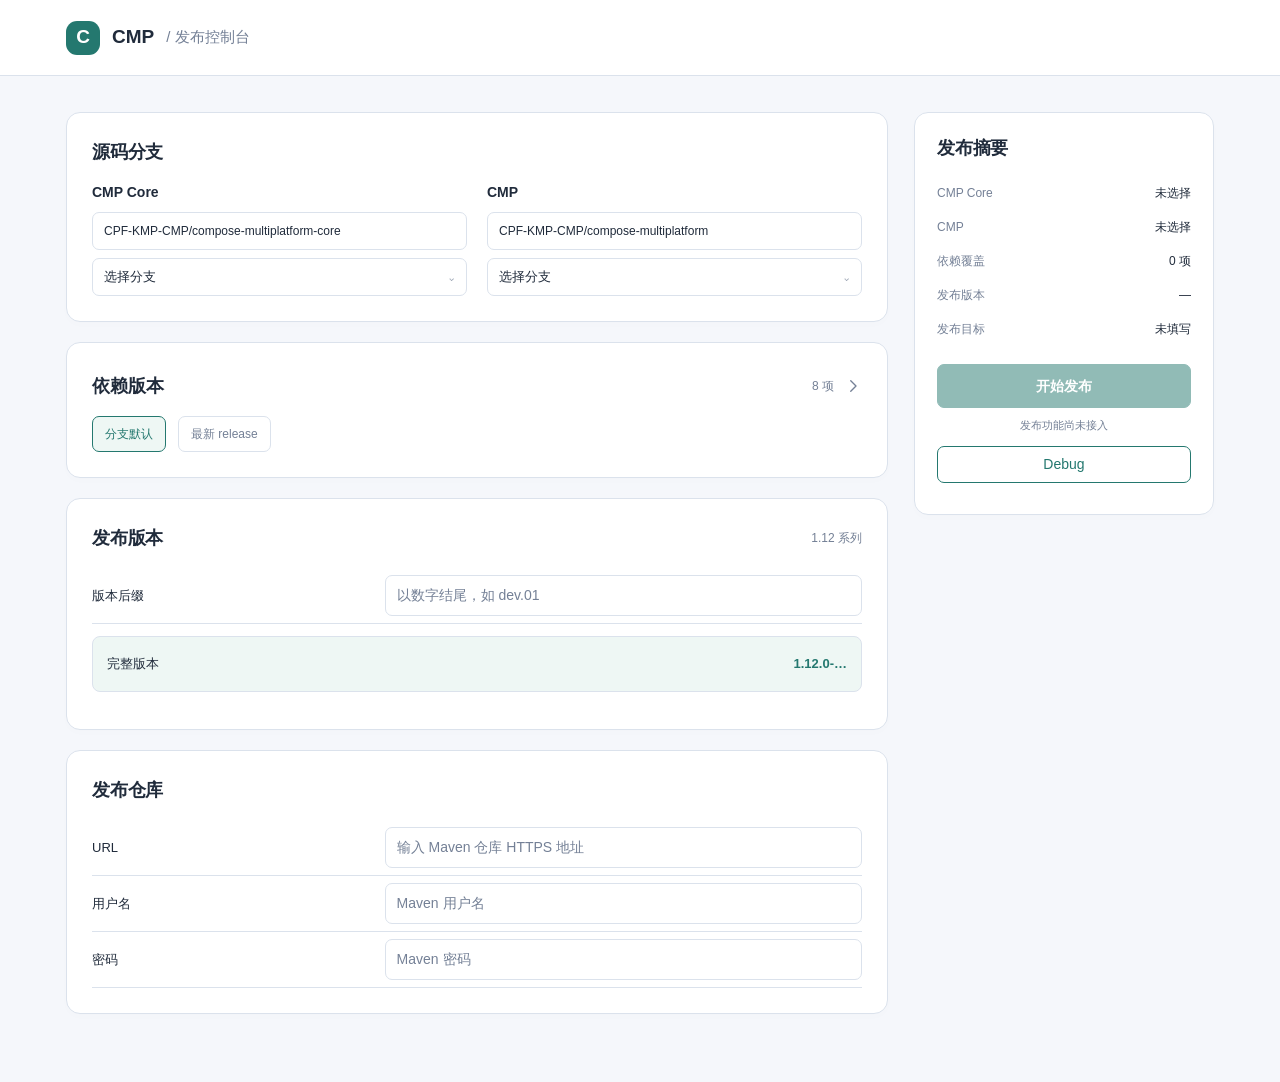
==== cmp-build/index.html @ 1a4fe32e "Add CMP build console and remove resume navigation" ====
<!doctype html>
<html lang="zh-CN">
<head>
  <meta charset="utf-8">
  <meta name="viewport" content="width=device-width,initial-scale=1">
  <meta name="color-scheme" content="light dark">
  <title>CMP 发布</title>
  <link rel="stylesheet" href="style.css">
</head>
<body>
<header><div class="header-content"><a class="brand" href="./"><span class="logo" aria-hidden="true">C</span>CMP <span class="muted">/ 发布控制台</span></a></div></header>
<main>
  <div class="layout">
    <form id="config-form">
      <section aria-labelledby="sources-title">
        <div class="section-title"><h2 id="sources-title">源码分支</h2></div>
        <div class="branches" id="branches"></div>
      </section>
      <section aria-labelledby="toggle-dependencies">
        <h2 class="section-title dependency-heading">
          <button type="button" id="toggle-dependencies" aria-expanded="false" aria-controls="dependencies" aria-label="展开依赖">
            <span>依赖版本</span><span id="dependency-state" class="section-value"></span>
            <svg viewBox="0 0 24 24" width="18" height="18" fill="none" stroke="currentColor" stroke-width="1.8" stroke-linecap="round" stroke-linejoin="round" aria-hidden="true"><path d="m9 5 7 7-7 7"/></svg>
          </button>
        </h2>
        <div class="toolbar" role="group" aria-label="设置所有依赖版本">
          <button type="button" id="reset-modes" aria-label="全部使用分支默认" aria-pressed="true">分支默认</button>
          <button type="button" id="latest-modes" aria-label="全部使用最新 release" aria-pressed="false">最新 release</button>
        </div>
        <div id="dependencies" hidden></div>
      </section>
      <section aria-labelledby="release-title">
        <div class="section-title"><h2 id="release-title">发布版本</h2><span class="section-value" title="仅支持 1.12 系列，暂不支持 1.9.2">1.12 系列</span></div>
        <label class="field form-row"><span>版本后缀</span><input id="suffix" placeholder="以数字结尾，如 dev.01" autocomplete="off" maxlength="64" aria-describedby="suffix-message"></label>
        <p class="hint error" id="suffix-message" role="status" hidden></p>
        <div class="version-preview form-row"><span>完整版本</span><strong id="full-version">1.12.0-…</strong></div>
        </section>
      <section aria-labelledby="repository-title">
        <div class="section-title"><h2 id="repository-title">发布仓库</h2></div>
        <label class="field form-row"><span>URL</span><input id="publish-url" type="url" required maxlength="2048" spellcheck="false" autocomplete="off" placeholder="输入 Maven 仓库 HTTPS 地址" aria-describedby="repository-error"></label>
        <label class="field form-row"><span>用户名</span><input id="maven-username" required maxlength="128" autocomplete="off" spellcheck="false" placeholder="Maven 用户名" aria-describedby="repository-error"></label>
        <label class="field form-row"><span>密码</span><input id="maven-password" type="password" required maxlength="1024" autocomplete="off" placeholder="Maven 密码" aria-describedby="repository-error"></label>
        <p id="repository-error" class="hint error" role="status" hidden></p>
      </section>
    </form>
    <aside>
      <div class="summary-card">
        <h2>发布摘要</h2>
        <dl id="summary"></dl>
        <button type="button" disabled class="primary submit" aria-describedby="publish-status">开始发布</button>
        <p class="hint publish-status" id="publish-status">发布功能尚未接入</p>
        <button type="button" id="debug-run" class="debug-button">Debug</button>
        <p id="debug-status" class="hint" role="status"></p>
      </div>
    </aside>
  </div>
</main>
<dialog id="debug-dialog" aria-labelledby="debug-title">
  <form id="debug-form">
    <h2 id="debug-title">Debug</h2>
    <p class="hint">检查源码、版本和编译环境，跳过编译与发布。</p>
    <label class="field"><span>GitHub Token</span><input id="debug-token" type="password" required autocomplete="off" spellcheck="false" placeholder="该构建仓库的 Actions 写入权限"></label>
    <p class="hint">仅用于本次请求，不保存 Token。</p>
    <p id="debug-error" class="hint error" role="alert"></p>
    <div class="debug-actions"><button type="button" id="debug-cancel">取消</button><button type="submit" id="debug-submit">运行 Debug</button></div>
  </form>
</dialog>
<script type="module" src="app.js"></script>
</body>
</html>
---- cmp-build/style.css ----
:root{
 color-scheme:light dark;
 font-family:Inter,-apple-system,BlinkMacSystemFont,"Segoe UI","PingFang SC",sans-serif;
 font-size:14px;line-height:1.5;-webkit-font-smoothing:antialiased;
 --page:#f5f7fb;--surface:#fff;--field:#fff;--text:#202b3b;
 --muted:#748096;--line:#dbe2ec;--accent:#24786f;--button:#24786f;--button-text:#fff;--button-disabled-opacity:.5;--green:#237862;
 --red:#b44343;--hover:#eef7f4;--focus:#479b8e;
 --panel-shadow:0 12px 30px #17284526;--header:#fff;
 background:var(--page);color:var(--text);
}
*{box-sizing:border-box}body{margin:0}[hidden]{display:none!important}
header{height:76px;background:var(--header);border-bottom:1px solid var(--line)}
.header-content{max-width:1200px;height:100%;margin:auto;padding:0 26px;display:flex;align-items:center}
.brand{display:flex;align-items:center;gap:12px;color:var(--text);text-decoration:none;font-size:19px;font-weight:700}.brand .muted{font-weight:400;font-size:15px;color:var(--muted)}.logo{display:grid;place-items:center;width:34px;height:34px;border-radius:11px;background:var(--button);color:var(--button-text)}
main{max-width:1200px;margin:auto;padding:36px 26px 48px}.layout{display:grid;grid-template-columns:minmax(0,1fr) 300px;gap:26px;align-items:start}
section,.summary-card{background:var(--surface);border:1px solid var(--line);border-radius:14px;padding:25px;margin-bottom:20px;box-shadow:0 3px 10px #25385803}
h2,h3,p{margin:0}h2{font-size:18px;font-weight:600;letter-spacing:-.2px}h3{font-size:14px;font-weight:550}
.section-title{display:flex;align-items:center;justify-content:space-between;gap:12px;min-height:28px;margin-bottom:16px}
.section-value{font-size:12px;font-weight:400;color:var(--muted);margin-left:auto;white-space:nowrap}
button,input,select{font:inherit}button{cursor:pointer;border:1px solid var(--line);background:var(--surface);color:var(--muted);border-radius:7px;min-height:36px;padding:7px 12px;transition:background 150ms ease,color 150ms ease}
button:hover:not(:disabled){background:var(--hover)}button:disabled{cursor:not-allowed;color:var(--muted)}
input,select{width:100%;min-width:0;min-height:38px;padding:8px 11px;border:1px solid var(--line);border-radius:7px;background:var(--field);color:var(--text);outline:none}
input::placeholder{color:var(--muted);opacity:1}input:disabled{color:var(--muted);opacity:1}select{cursor:pointer}
.branches{display:grid;grid-template-columns:1fr 1fr;gap:20px}.branch-block h3{margin-bottom:9px}.field{display:block}.branch-block .field{margin-bottom:8px}.branch-block input{font-size:12px}
.commit{font-family:ui-monospace,SFMono-Regular,Menlo,monospace;font-size:11px;color:var(--muted);margin-top:8px;overflow-wrap:anywhere}.commit:empty{display:none}
.dependency-heading{display:block;margin-bottom:12px}
#toggle-dependencies{display:flex;align-items:center;gap:10px;width:100%;min-height:36px;padding:0;border:0;background:transparent;color:var(--text);font-size:18px;font-weight:600;text-align:left}
#toggle-dependencies:hover{background:transparent;color:var(--accent)}
#toggle-dependencies svg{flex-shrink:0;color:var(--muted);transition:transform 200ms ease}
#toggle-dependencies[aria-expanded=true] svg{transform:rotate(90deg)}
.toolbar{display:flex;flex-wrap:wrap;gap:12px}.toolbar button{min-height:36px;padding:7px 12px;font-size:12px}.toolbar button[aria-pressed=true]{border-color:var(--accent);color:var(--accent);background:var(--hover)}
#dependencies{margin-top:16px}.dependency{display:grid;grid-template-columns:minmax(105px,1fr) minmax(110px,1fr) minmax(130px,1.35fr);align-items:start;gap:10px;padding:15px 0;border-top:1px solid var(--line)}
.dependency>div:first-child{padding-top:8px}.dependency strong{font-size:12px;font-weight:550}.dependency select,.dependency input{font-size:12px}
.dependency .check{font-size:11px;padding:2px 0;min-height:28px;margin-top:2px}.dependency .check:hover{background:transparent;text-decoration:underline}
.status{font-size:11px;color:var(--muted);line-height:1.6;overflow-wrap:anywhere}.status:empty{display:none}.error{color:var(--red)!important}.success{color:var(--green)!important}
.form-row{display:flex;align-items:center;justify-content:space-between;gap:20px;min-height:56px;margin:0;border-bottom:1px solid var(--line)}
.form-row>span{flex-shrink:0;font-size:13px}.form-row input{width:62%;text-align:left;background:var(--field);padding:9px 11px}
.version-preview{border:1px solid var(--line);border-radius:8px;background:var(--hover);padding:14px;margin:12px 0}.version-preview strong{color:var(--accent);font-size:13px;font-weight:550;text-align:right;overflow-wrap:anywhere;min-width:0}
.hint{font-size:11px;color:var(--muted);margin-top:9px}.summary-card{position:sticky;top:24px;padding:22px}.summary-card h2{margin-bottom:22px}
dl{display:grid;grid-template-columns:auto minmax(0,1fr);gap:16px 14px;margin:0 0 26px;font-size:12px}dt{color:var(--muted)}dd{margin:0;text-align:right;font-weight:500;overflow-wrap:anywhere}
.primary{width:100%;min-height:44px;background:var(--button);color:var(--button-text);font-weight:600;border-radius:7px;border-color:var(--button)}.primary:hover:not(:disabled){background:var(--button);filter:brightness(1.06)}.primary:disabled{background:var(--button);color:var(--button-text);opacity:var(--button-disabled-opacity)}.publish-status{text-align:center}
.branch-picker{position:relative}.branch-trigger{display:flex;align-items:center;justify-content:space-between;gap:10px;width:100%;min-height:38px;padding:8px 11px;text-align:left;font-size:13px;background:var(--field);color:var(--text)}
.branch-trigger>span:first-child{overflow:hidden;text-overflow:ellipsis;white-space:nowrap}.branch-chevron{flex-shrink:0;color:var(--muted);transition:transform 160ms ease}.branch-trigger[aria-expanded=true] .branch-chevron{transform:rotate(180deg)}
.branch-panel{position:absolute;top:calc(100% + 6px);left:0;width:100%;z-index:20;background:var(--surface);border:1px solid var(--line);border-radius:12px;box-shadow:var(--panel-shadow);overflow:hidden}
.branch-search-row{display:flex;align-items:center;gap:4px;padding:8px;border-bottom:1px solid var(--line)}.branch-search-row input{margin:0;font-size:12px}.branch-refresh{flex-shrink:0;width:32px;padding:0;font-size:21px}
.branch-list{max-height:250px;overflow-y:auto;overscroll-behavior:contain;padding:4px}.branch-list:empty{padding:0}.branch-option{display:flex;align-items:center;justify-content:space-between;gap:10px;min-height:36px;padding:8px 10px;border-radius:7px;font-size:12px;cursor:pointer}.branch-option-name{overflow-wrap:anywhere;min-width:0}.branch-option-mark{flex-shrink:0;color:var(--accent)}
.branch-option:hover,.branch-option.is-active{background:var(--hover)}.branch-option[aria-selected=true]{color:var(--accent);font-weight:600}.branch-picker-status{font-size:12px;padding:12px;color:var(--muted);overflow-wrap:anywhere}
@media(prefers-color-scheme:dark){:root{--page:#14161b;--surface:#1e222a;--field:#171b22;--text:#e5e9f0;--muted:#a1adbf;--line:#3d4758;--accent:#8ed8c7;--button:#63b8a7;--button-text:#102c27;--button-disabled-opacity:.65;--green:#82d9b7;--red:#ff9e9e;--hover:#2b463f;--focus:#8ed8c7;--panel-shadow:0 12px 30px #0006;--header:#1c1f26}section,.summary-card{box-shadow:none}}
@media(max-width:900px){.layout{grid-template-columns:1fr}.summary-card{position:static}.summary-card dl{grid-template-columns:1fr 1fr}.summary-card{margin-bottom:0}}
@media(max-width:560px){header{height:56px}.header-content{padding:0 20px}main{padding:20px 14px 32px}section,.summary-card{padding:18px;border-radius:14px}.branches{grid-template-columns:1fr;gap:20px}.branch-block+.branch-block{border-top:1px solid var(--line);padding-top:18px}.dependency{grid-template-columns:1fr 1.1fr}.dependency>div:last-child{grid-column:1/-1}.dependency input{font-size:16px}input,select{font-size:16px}.branch-block input{font-size:14px}.branch-trigger{min-height:44px}.branch-option{min-height:44px}.form-row{gap:10px}.form-row input{font-size:14px}}
@media(prefers-reduced-motion:reduce){*,*::before,*::after{transition:none!important;scroll-behavior:auto!important}}
@media(forced-colors:active){.toolbar button[aria-pressed=true]{outline:2px solid Highlight}.branch-option.is-active{outline:1px solid Highlight}}
button:focus-visible,input:focus-visible,select:focus-visible{outline:3px solid var(--focus);outline-offset:3px}

.debug-button{width:100%;margin-top:12px;color:var(--accent);border-color:var(--accent)}
#debug-status a{display:block;color:var(--accent);margin-top:5px}
#debug-dialog{width:min(440px,calc(100% - 32px));padding:24px;border:1px solid var(--line);border-radius:14px;background:var(--surface);color:var(--text);box-shadow:var(--panel-shadow)}
#debug-dialog::backdrop{background:#0008}
#debug-dialog .field{margin-top:18px}#debug-dialog .field>span{display:block;margin-bottom:8px}
.debug-actions{display:flex;justify-content:flex-end;gap:10px;margin-top:20px}
#debug-submit{background:var(--button);color:var(--button-text);border-color:var(--button)}
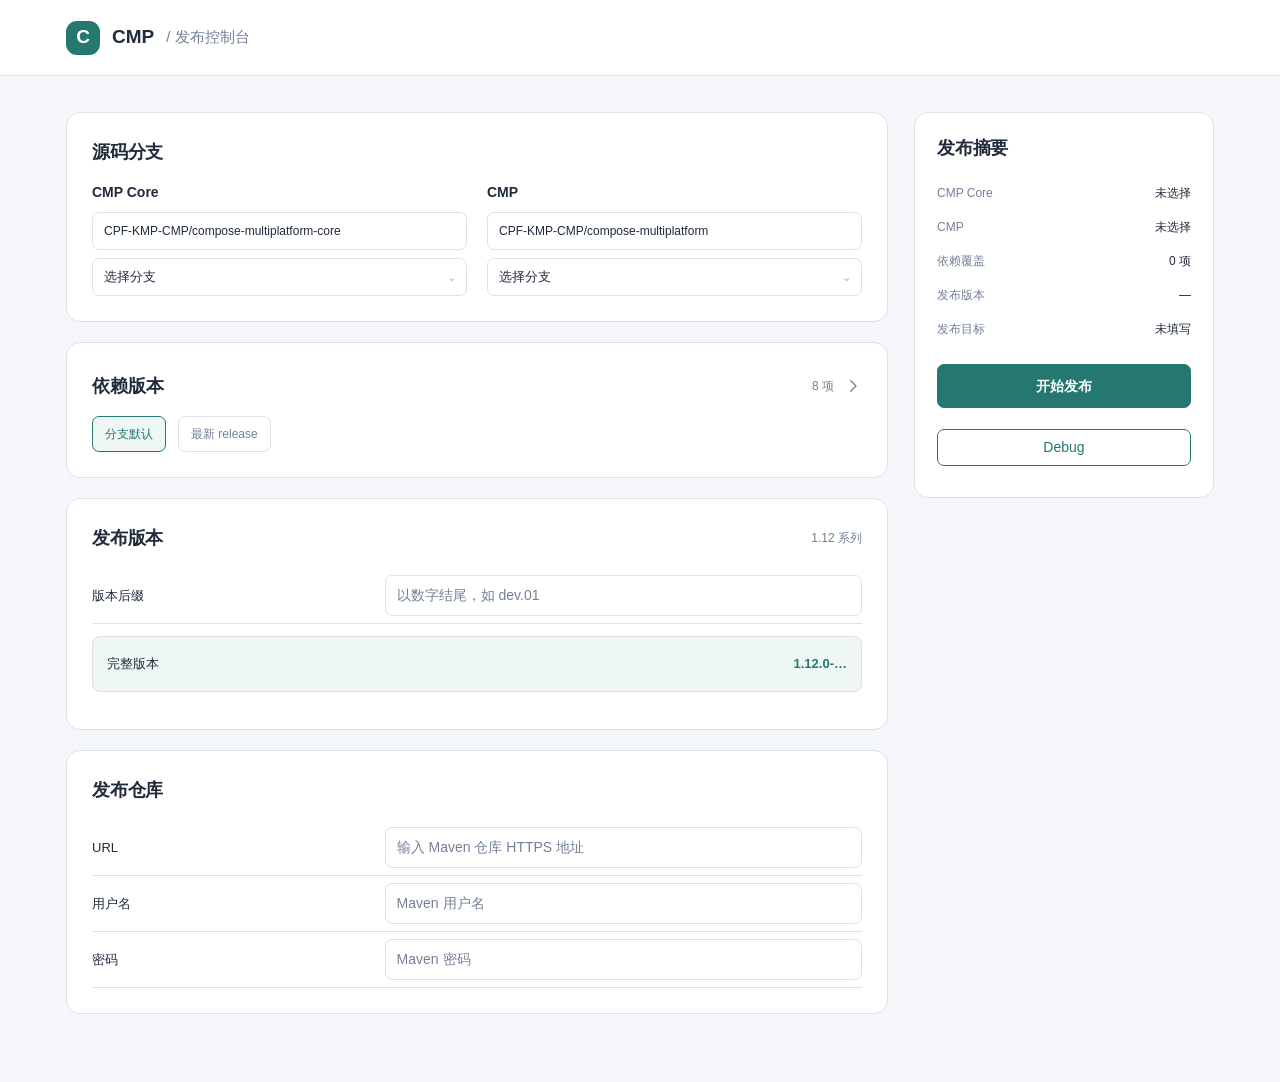
==== commit 88002030: "Submit build requests directly through Supabase" ====
--- a/cmp-build/index.html
+++ b/cmp-build/index.html
@@ -47,24 +47,14 @@
       <div class="summary-card">
         <h2>发布摘要</h2>
         <dl id="summary"></dl>
-        <button type="button" disabled class="primary submit" aria-describedby="publish-status">开始发布</button>
-        <p class="hint publish-status" id="publish-status">发布功能尚未接入</p>
+        <button type="button" id="publish-run" class="primary submit" aria-describedby="publish-status">开始发布</button>
+        <p class="hint publish-status" id="publish-status" role="status"></p>
         <button type="button" id="debug-run" class="debug-button">Debug</button>
         <p id="debug-status" class="hint" role="status"></p>
       </div>
     </aside>
   </div>
 </main>
-<dialog id="debug-dialog" aria-labelledby="debug-title">
-  <form id="debug-form">
-    <h2 id="debug-title">Debug</h2>
-    <p class="hint">检查源码、版本和编译环境，跳过编译与发布。</p>
-    <label class="field"><span>GitHub Token</span><input id="debug-token" type="password" required autocomplete="off" spellcheck="false" placeholder="该构建仓库的 Actions 写入权限"></label>
-    <p class="hint">仅用于本次请求，不保存 Token。</p>
-    <p id="debug-error" class="hint error" role="alert"></p>
-    <div class="debug-actions"><button type="button" id="debug-cancel">取消</button><button type="submit" id="debug-submit">运行 Debug</button></div>
-  </form>
-</dialog>
 <script type="module" src="app.js"></script>
 </body>
 </html>
--- a/cmp-build/style.css
+++ b/cmp-build/style.css
@@ -53,9 +53,4 @@
 button:focus-visible,input:focus-visible,select:focus-visible{outline:3px solid var(--focus);outline-offset:3px}
 
 .debug-button{width:100%;margin-top:12px;color:var(--accent);border-color:var(--accent)}
-#debug-status a{display:block;color:var(--accent);margin-top:5px}
-#debug-dialog{width:min(440px,calc(100% - 32px));padding:24px;border:1px solid var(--line);border-radius:14px;background:var(--surface);color:var(--text);box-shadow:var(--panel-shadow)}
-#debug-dialog::backdrop{background:#0008}
-#debug-dialog .field{margin-top:18px}#debug-dialog .field>span{display:block;margin-bottom:8px}
-.debug-actions{display:flex;justify-content:flex-end;gap:10px;margin-top:20px}
-#debug-submit{background:var(--button);color:var(--button-text);border-color:var(--button)}
+#debug-status a,#publish-status a{display:block;color:var(--accent);margin-top:5px}
